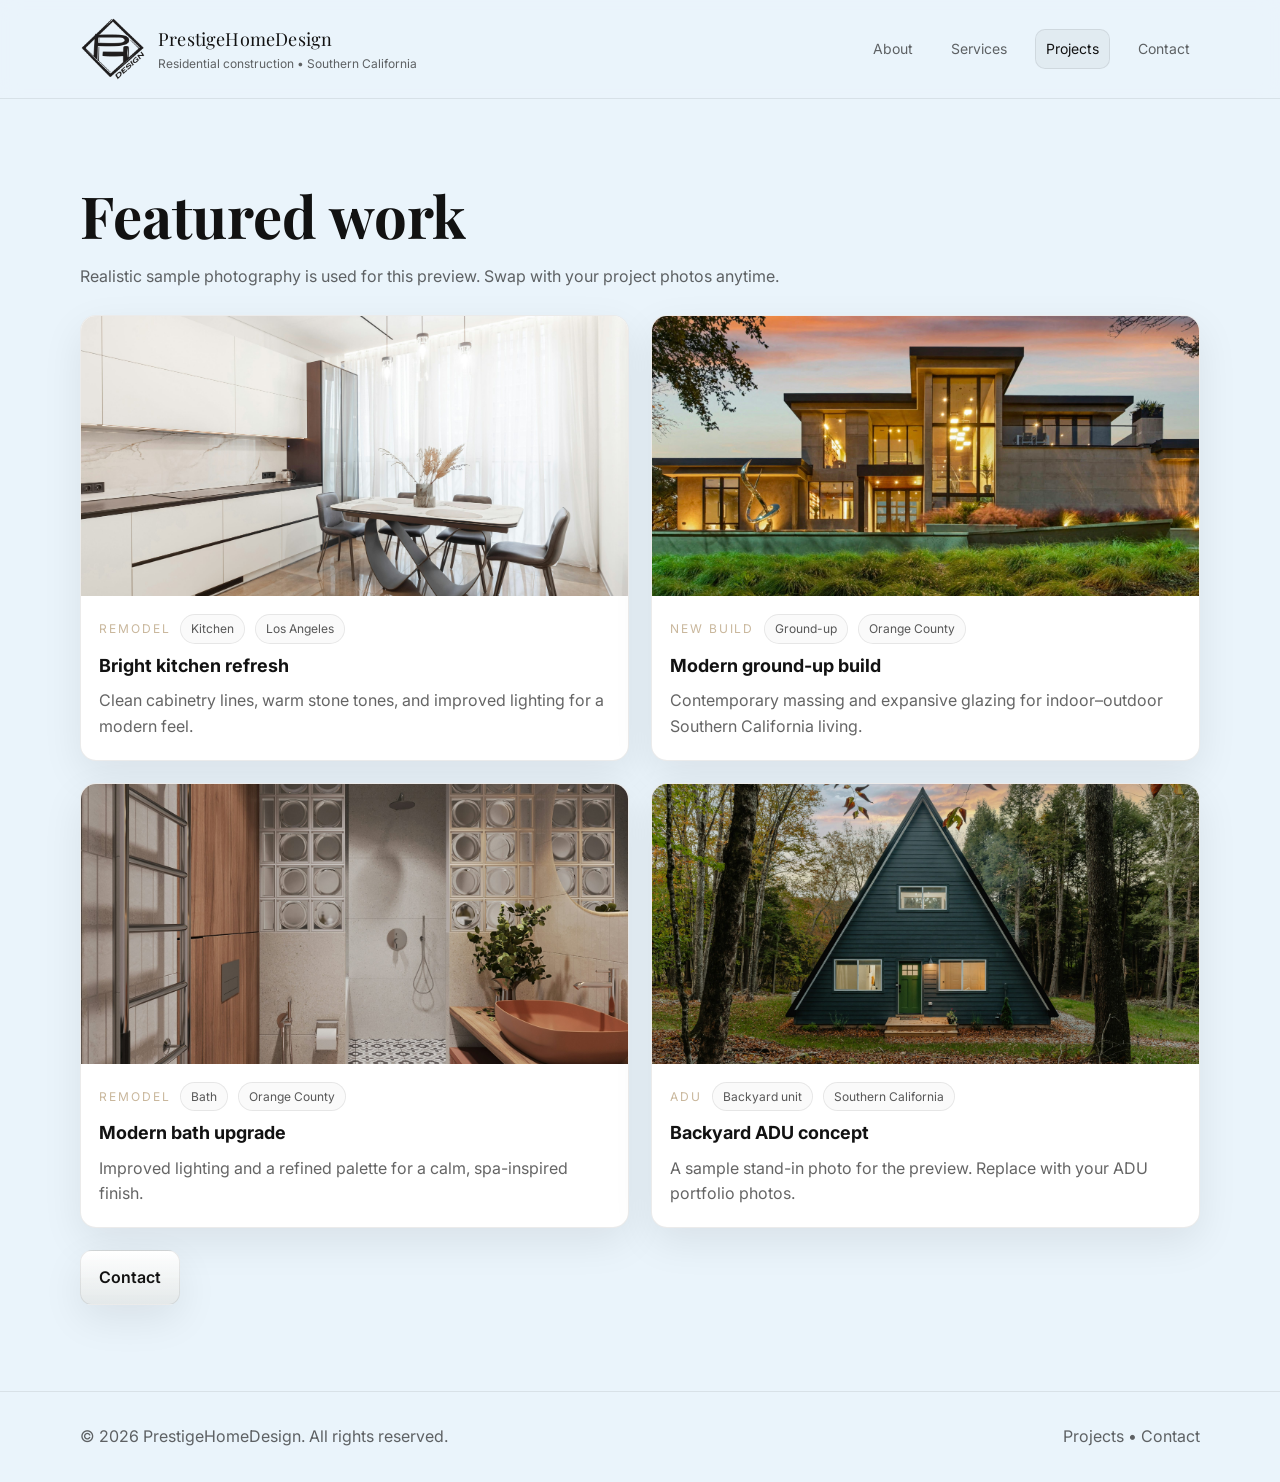
==== projects.html @ 63b4a6fb "commit" ====
<!doctype html>
<html lang="en">
<head>
  <meta charset="utf-8" />
  <meta name="viewport" content="width=device-width, initial-scale=1" />
  <meta name="description" content="Projects by PrestigeHomeDesign — remodels, additions, ADUs, and ground-up builds across Southern California." />
  <title>Projects | PrestigeHomeDesign</title>

  <link rel="preconnect" href="https://fonts.googleapis.com">
  <link rel="preconnect" href="https://fonts.gstatic.com" crossorigin>
  <link href="https://fonts.googleapis.com/css2?family=Inter:wght@400;600;700&family=Playfair+Display:wght@500;600;700&display=swap" rel="stylesheet">

  <link rel="stylesheet" href="styles.css" />
  <script defer src="script.js"></script>
  <script defer src="cms-content.js"></script>
  <script src="https://identity.netlify.com/v1/netlify-identity-widget.js"></script>
</head>
<body data-page="projects">
  <a class="skip-link" href="#main">Skip to content</a>

  <header class="site-header">
    <div class="container header-inner">
      <a class="brand" href="index.html" aria-label="PrestigeHomeDesign Home">
        <img id="brandLogo" class="brand-logo" src="" alt="PrestigeHomeDesign logo" hidden />
        <div>
          <div class="brand-name" id="brandName">PrestigeHomeDesign</div>
          <div class="brand-tag" id="brandTagline">Residential construction • Southern California</div>
        </div>
      </a>

      <nav class="nav" aria-label="Primary navigation">
        <button class="mobile-toggle" type="button" data-nav-toggle aria-expanded="false" aria-controls="nav-links">
          Menu
        </button>
        <div id="nav-links" class="nav-links" data-nav-links>
          <a href="about.html">About</a>
          <a href="services.html">Services</a>
          <a href="projects.html" aria-current="page">Projects</a>
          <a href="contact.html">Contact</a>
        </div>
      </nav>
    </div>
  </header>

  <main id="main">
    <section class="section">
      <div class="container">
        <div class="section-head">
          <h1 class="page-title" id="projectsHeadline">Projects</h1>
          <p id="projectsLead">A few examples of recent work. Replace placeholders with your portfolio.</p>
        </div>

        <div class="grid" id="projectsGallery" aria-label="Project gallery">
          <!-- populated from /content/projects.json -->
        </div>

        <div style="margin-top:22px;">
          <a class="btn btn-accent" href="contact.html#form">Contact</a>
        </div>
      </div>
    </section>
  </main>

  <footer class="site-footer">
    <div class="container footer-inner">
      <div>© <span id="year"></span> <span id="brandNameFooter">PrestigeHomeDesign</span>. All rights reserved.</div>
      <div>
        <a href="projects.html">Projects</a> •
        <a href="contact.html">Contact</a>
      </div>
    </div>
  </footer>

  <script>
    document.getElementById('year').textContent = new Date().getFullYear();
  </script>
</body>
</html>
---- styles.css ----
:root {
  --bg: #eaf4fb;
  --panel: #ffffff;
  --text: #121212;
  --muted: rgba(18, 18, 18, 0.65);
  --line: rgba(0, 0, 0, 0.08);
  --accent: #c9b79c; /* warm stone / SoCal luxury */
  --shadow: 0 14px 40px rgba(0, 0, 0, 0.08);
  --radius: 16px;
  --container: 1120px;
}

* { box-sizing: border-box; }
html { scroll-behavior: smooth; }
body {
  margin: 0;
  background: var(--bg);
  color: var(--text);
  font-family: "Inter", system-ui, -apple-system, Segoe UI, Roboto, Arial, sans-serif;
  line-height: 1.6;
}

img { max-width: 100%; display: block; }
a { color: inherit; text-decoration: none; }
a:hover { opacity: 0.85; }

.container {
  width: min(var(--container), calc(100% - 48px));
  margin: 0 auto;
}

.skip-link {
  position: absolute;
  left: -999px;
  top: 8px;
  padding: 10px 12px;
  background: #fff;
  border: 1px solid var(--line);
  border-radius: 10px;
  z-index: 9999;
}
.skip-link:focus { left: 12px; }

/* HEADER */
.site-header {
  position: sticky;
  top: 0;
  z-index: 50;
  background: rgba(234, 244, 251, 0.92);
  backdrop-filter: blur(10px);
  border-bottom: 1px solid var(--line);
}

.header-inner {
  display: flex;
  justify-content: space-between;
  align-items: center;
  gap: 18px;
  padding: 16px 0;
}

.brand {
  display: flex;
  align-items: center;
  gap: 12px;
  min-width: 220px;
}
.brand-mark {
  width: 42px;
  height: 42px;
  border-radius: 10px;
  display: grid;
  place-items: center;
  font-weight: 700;
  border: 1px solid var(--line);
  background: #fff;
}
.brand-name {
  font-family: "Playfair Display", serif;
  font-size: 18px;
  letter-spacing: 0.01em;
}
.brand-tag {
  font-size: 12px;
  color: var(--muted);
}

.nav {
  display: flex;
  align-items: center;
  gap: 14px;
}

.nav-links {
  display: flex;
  gap: 18px;
  align-items: center;
}

.nav-links a {
  font-size: 14px;
  color: var(--muted);
  padding: 8px 10px;
  border-radius: 10px;
}
.nav-links a[aria-current="page"] {
  color: var(--text);
  background: rgba(0,0,0,0.04);
  border: 1px solid var(--line);
}
.nav-links a:hover { color: var(--text); }

.mobile-toggle {
  display: none;
  border: 1px solid var(--line);
  background: #fff;
  border-radius: 12px;
  padding: 10px 12px;
  cursor: pointer;
}

/* HERO */
.hero {
  padding: 86px 0 56px;
}

.hero-grid {
  display: grid;
  grid-template-columns: 1.1fr 0.9fr;
  gap: 40px;
  align-items: center;
}

.eyebrow {
  text-transform: uppercase;
  letter-spacing: 0.18em;
  font-size: 12px;
  color: var(--accent);
  margin-bottom: 12px;
}

h1 {
  font-family: "Playfair Display", serif;
  font-size: clamp(40px, 5vw, 58px);
  line-height: 1.05;
  margin: 0 0 18px;
}

.lead {
  font-size: 17px;
  color: var(--muted);
  max-width: 56ch;
  margin: 0 0 22px;
}

.actions {
  display: flex;
  flex-wrap: wrap;
  gap: 12px;
  margin-top: 18px;
}

/* BUTTONS */
.btn {
  display: inline-flex;
  align-items: center;
  justify-content: center;
  padding: 14px 18px;
  border-radius: 12px;
  border: 1px solid var(--line);
  background: var(--panel);
  box-shadow: var(--shadow);
  transition: transform 0.2s ease, box-shadow 0.2s ease;
  font-weight: 600;
}
.btn:hover {
  transform: translateY(-2px);
  box-shadow: 0 18px 50px rgba(0, 0, 0, 0.10);
}
.btn-ghost {
  background: transparent;
  box-shadow: none;
}
.btn-accent {
  background: linear-gradient(180deg, #fff, rgba(201, 183, 156, 0.18));
}

.hero-media {
  border-radius: var(--radius);
  border: 1px solid var(--line);
  overflow: hidden;
  box-shadow: var(--shadow);
}
.hero-media img {
  width: 100%;
  height: 520px;
  object-fit: cover;
}

/* SECTIONS */
.section { padding: 86px 0; }
 .section.alt { background: transparent; }

.section-head h2 {
  font-family: "Playfair Display", serif;
  font-size: 34px;
  margin: 0 0 10px;
}
.section-head p {
  color: var(--muted);
  max-width: 76ch;
  margin: 0 0 26px;
}

/* CARDS */
.cards {
  display: grid;
  grid-template-columns: repeat(4, 1fr);
  gap: 22px;
}
.card {
  background: var(--panel);
  border-radius: var(--radius);
  padding: 22px;
  border: 1px solid var(--line);
  box-shadow: var(--shadow);
}
.card h3 { margin: 0 0 8px; font-size: 16px; }
.card p { margin: 0; color: var(--muted); font-size: 14px; }
.card .pill {
  display: inline-flex;
  gap: 8px;
  align-items: center;
  font-size: 12px;
  color: rgba(18,18,18,0.70);
  border: 1px solid var(--line);
  background: rgba(0,0,0,0.02);
  padding: 6px 10px;
  border-radius: 999px;
  margin-bottom: 12px;
}

/* PROJECTS GRID */
.grid {
  display: grid;
  grid-template-columns: repeat(12, 1fr);
  gap: 22px;
}

.project-card {
  grid-column: span 6;
  background: var(--panel);
  border: 1px solid var(--line);
  border-radius: var(--radius);
  overflow: hidden;
  box-shadow: var(--shadow);
  display: flex;
  flex-direction: column;
}
.project-card img {
  height: 280px;
  object-fit: cover;
  width: 100%;
}
.project-card .content {
  padding: 18px 18px 20px;
}
.project-card .meta {
  display: flex;
  flex-wrap: wrap;
  gap: 10px;
  align-items: center;
  margin-bottom: 8px;
}
.kicker {
  font-size: 12px;
  letter-spacing: 0.16em;
  text-transform: uppercase;
  color: var(--accent);
}
.badge {
  font-size: 12px;
  color: rgba(18,18,18,0.70);
  border: 1px solid var(--line);
  border-radius: 999px;
  padding: 4px 10px;
  background: rgba(0,0,0,0.02);
}
.project-card h3 {
  font-size: 18px;
  margin: 0 0 8px;
}
.project-card p { margin: 0; color: var(--muted); }

.note {
  padding: 16px 18px;
  border-radius: var(--radius);
  border: 1px solid var(--line);
  background: rgba(201,183,156,0.12);
  color: rgba(18,18,18,0.78);
}

/* FORM */
.form {
  background: var(--panel);
  border: 1px solid var(--line);
  border-radius: var(--radius);
  padding: 22px;
  box-shadow: var(--shadow);
  max-width: 720px;
}
.field {
  display: flex;
  flex-direction: column;
  gap: 8px;
  margin-bottom: 14px;
}
label { font-weight: 600; font-size: 14px; }
input, textarea, select {
  font: inherit;
  padding: 12px 12px;
  border-radius: 12px;
  border: 1px solid var(--line);
  background: #fff;
}
textarea { min-height: 140px; resize: vertical; }

.inline {
  display: grid;
  grid-template-columns: repeat(2, 1fr);
  gap: 14px;
}

/* FOOTER */

.site-footer {
  border-top: 1px solid var(--line);
  padding: 32px 0;
  background: var(--bg);
}
.footer-inner {
  display: flex;
  justify-content: space-between;
  gap: 14px;
  align-items: center;
  color: var(--muted);
  flex-wrap: wrap;
}

/* RESPONSIVE */
@media (max-width: 980px) {
  .hero-grid { grid-template-columns: 1fr; }
  .hero-media img { height: 420px; }
  .cards { grid-template-columns: repeat(2, 1fr); }
  .project-card { grid-column: span 12; }
}

@media (max-width: 720px) {
  .mobile-toggle { display: inline-flex; }
  .nav-links {
    display: none;
    position: absolute;
    right: 24px;
    top: 76px;
    flex-direction: column;
    align-items: stretch;
    gap: 8px;
    background: #fff;
    border: 1px solid var(--line);
    border-radius: 14px;
    padding: 10px;
    box-shadow: var(--shadow);
    min-width: 220px;
  }
  .nav-links.is-open { display: flex; }
  .cards { grid-template-columns: 1fr; }
  .inline { grid-template-columns: 1fr; }
  .container { width: min(var(--container), calc(100% - 32px)); }
}


/* --- Layout updates (Screenshot-inspired) --- */
.actions {
  display: flex;
  gap: 12px;
  flex-wrap: wrap;
}
.actions[style*="justify-content:center"] { justify-content: center; }

.hero-grid .actions { margin-top: 18px; }

.services-slab {
  background: var(--bg);
  padding: 96px 0;
}
.services-head {
  text-align: center;
  max-width: 74ch;
  margin: 0 auto 36px;
}
.services-title {
  font-family: "Playfair Display", serif;
  font-style: italic;
  font-weight: 600;
  font-size: 44px;
  margin: 0 0 14px;
}
.services-lead {
  margin: 0 auto;
  color: var(--muted);
  font-size: 16px;
}

.services-grid {
  display: grid;
  grid-template-columns: repeat(2, 1fr);
  gap: 2.5rem;
}


.service-card {
  background: var(--panel);
  border: 1px solid var(--line);
  border-radius: var(--radius);
  padding: 28px;
  box-shadow: var(--shadow);
  text-align: center;
}
.service-card h3 {
  margin: 0 0 10px;
  font-family: "Playfair Display", serif;
  font-size: 22px;
}
.service-card p { margin: 0; color: var(--muted); }

.service-card .bullets {
  list-style: none;
  padding: 0;
  margin: 14px 0 0;
  color: var(--muted);
  font-size: 14px;
}
.service-card .bullets li { margin: 6px 0; }

.about-grid {
  display: grid;
  grid-template-columns: 1.1fr 0.9fr;
  gap: 48px;
  align-items: start;
}
.about-title {
  font-family: "Playfair Display", serif;
  font-style: italic;
  font-weight: 600;
  font-size: 56px;
  line-height: 1.05;
  margin: 0 0 18px;
}
.about-lead {
  margin: 0 0 18px;
  color: var(--muted);
  max-width: 60ch;
}
.about-body p { color: var(--muted); margin: 0 0 14px; }

.about-media {
  background: #d9ecfb;
  border-radius: var(--radius);
  overflow: hidden;
  box-shadow: var(--shadow);
  border: 1px solid var(--line);
}
.about-media img {
  width: 100%;
  height: 520px;
  object-fit: cover;
  display: block;
}

/* Responsive tweaks */
@media (max-width: 900px) {
  .services-grid { grid-template-columns: 1fr; }
  .about-grid { grid-template-columns: 1fr; }
  .about-title { font-size: 44px; }
  .about-media img { height: 360px; }
}

/* --- CMS + Logo --- */
.brand-logo{
  width:66px;
  height:66px;
  object-fit:contain;
  background:transparent;
  border:none;
  border-radius:0;
  transform: translateZ(0);
  transition: transform 180ms ease, filter 180ms ease;
}

/* Subtle logo hover animation */
.brand:hover .brand-logo{
  transform: scale(1.045) translateY(-1px);
  filter: drop-shadow(0 10px 18px rgba(0,0,0,0.08));
}
/* --- Home hero metrics (CMS) --- */
.metrics{
  display:grid;
  grid-template-columns:repeat(3,minmax(0,1fr));
  gap:12px;
  margin-top:18px;
}
.metric{
  background:#fff;
  border:1px solid var(--line);
  border-radius:14px;
  padding:14px;
  box-shadow: var(--shadow);
}
.metric-value{display:block;font-weight:700;}
.metric-label{display:block;color:var(--muted);font-size:13px;margin-top:4px;}

@media (max-width: 900px){
  .metrics{grid-template-columns:1fr;}
}

/* --- Contact cards --- */
.contact-cards{
  display:grid;
  grid-template-columns:repeat(2,minmax(0,1fr));
  gap:16px;
  margin: 18px 0 26px;
}
.contact-card{
  display:flex;
  flex-direction:column;
  gap:6px;
  padding:16px;
  border-radius:16px;
  background:#fff;
  border:1px solid var(--line);
  box-shadow: var(--shadow);
}
.contact-card span{color:var(--muted); font-size:13px;}
.contact-card strong{font-size:16px;}
@media (max-width: 900px){
  .contact-cards{grid-template-columns:1fr;}
}
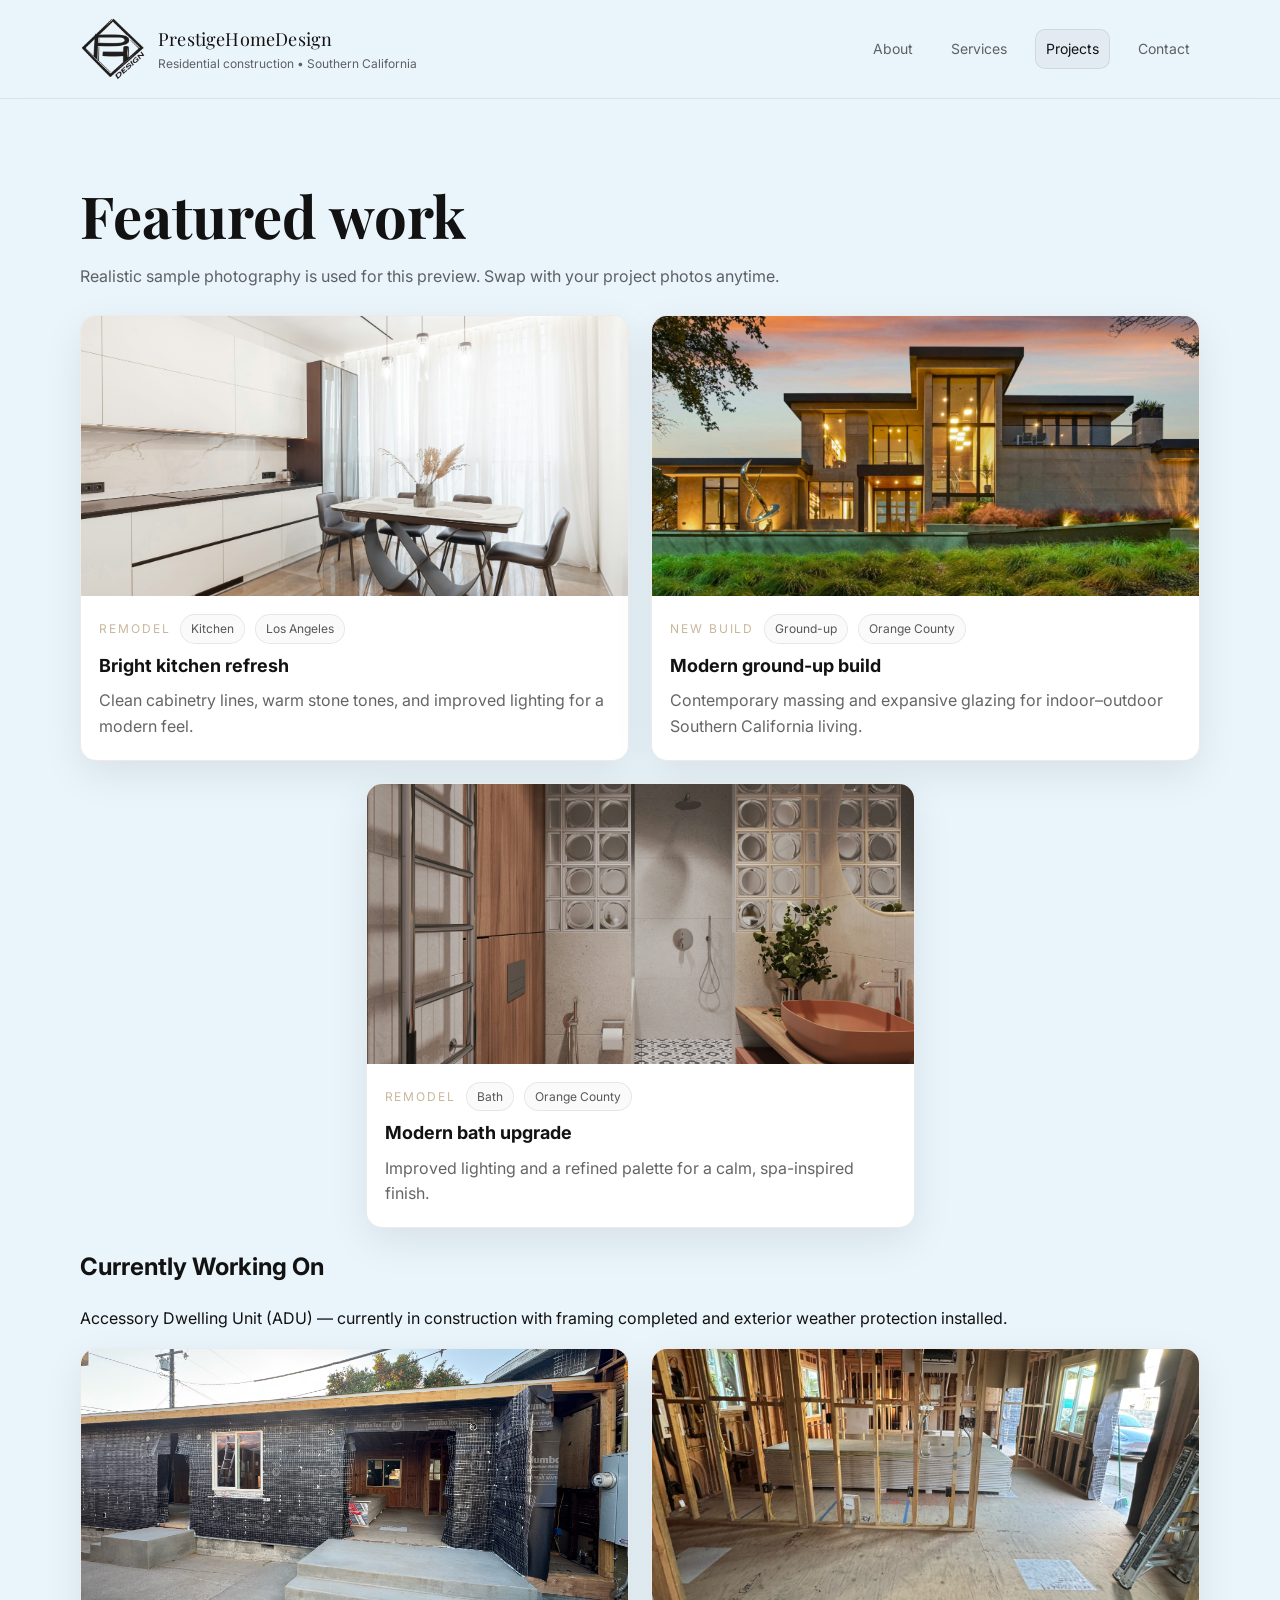
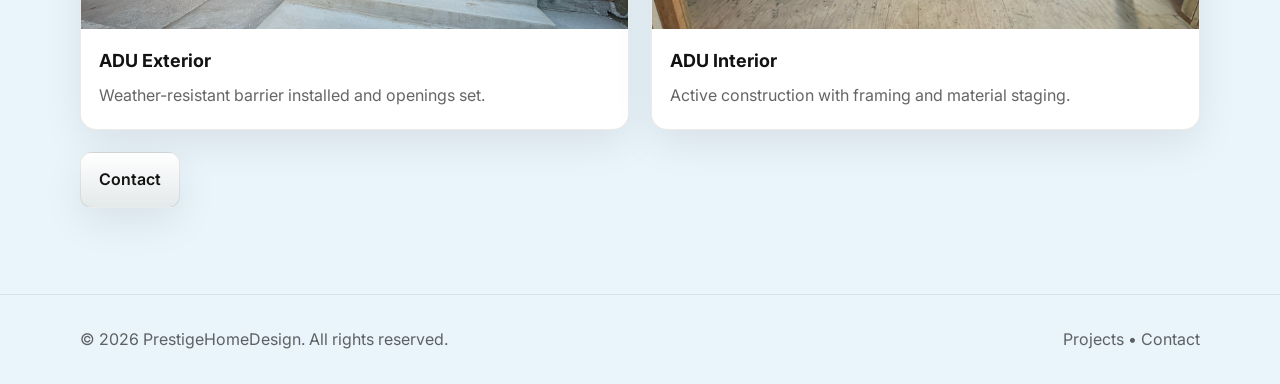
==== commit 099424ec: "update admin/projects" ====
--- a/projects.html
+++ b/projects.html
@@ -15,6 +15,7 @@
   <script defer src="cms-content.js"></script>
   <script src="https://identity.netlify.com/v1/netlify-identity-widget.js"></script>
 </head>
+
 <body data-page="projects">
   <a class="skip-link" href="#main">Skip to content</a>
 
@@ -47,12 +48,25 @@
       <div class="container">
         <div class="section-head">
           <h1 class="page-title" id="projectsHeadline">Projects</h1>
-          <p id="projectsLead">A few examples of recent work. Replace placeholders with your portfolio.</p>
+          <p id="projectsLead">A few examples of recent work.</p>
         </div>
 
-        <div class="grid" id="projectsGallery" aria-label="Project gallery">
+        <!-- CMS Project Gallery -->
+        <div class="grid triangle-grid" id="projectsGallery" aria-label="Project gallery">
           <!-- populated from /content/projects.json -->
         </div>
+
+        <!-- Currently Working On (CMS-driven) -->
+        <section class="project-feature" aria-labelledby="currentWorkTitle" id="currentWorkSection" hidden>
+          <div class="project-feature-head">
+            <h2 id="currentWorkTitle" class="section-title"></h2>
+            <p class="muted" id="currentWorkSubtitle"></p>
+          </div>
+
+          <!-- Card-style layout (matches project gallery) -->
+          <div class="grid" id="currentWorkGallery" aria-label="Currently working on gallery"></div>
+        </section>
+        <!-- End Currently Working On -->
 
         <div style="margin-top:22px;">
           <a class="btn btn-accent" href="contact.html#form">Contact</a>
@@ -63,7 +77,11 @@
 
   <footer class="site-footer">
     <div class="container footer-inner">
-      <div>© <span id="year"></span> <span id="brandNameFooter">PrestigeHomeDesign</span>. All rights reserved.</div>
+      <div>
+        © <span id="year"></span>
+        <span id="brandNameFooter">PrestigeHomeDesign</span>.
+        All rights reserved.
+      </div>
       <div>
         <a href="projects.html">Projects</a> •
         <a href="contact.html">Contact</a>
--- a/styles.css
+++ b/styles.css
@@ -546,3 +546,31 @@
 @media (max-width: 900px){
   .contact-cards{grid-template-columns:1fr;}
 }
+
+/* === Projects page: TRUE triangle layout (12-col system) === */
+body[data-page="projects"] #projectsGallery {
+  display: grid;
+  grid-template-columns: repeat(12, 1fr);
+  gap: 22px;
+}
+
+/* First two cards: normal left / right */
+body[data-page="projects"] #projectsGallery > .project-card:nth-child(1),
+body[data-page="projects"] #projectsGallery > .project-card:nth-child(2) {
+  grid-column: span 6;
+}
+
+/* Third card: centered under top two */
+body[data-page="projects"] #projectsGallery > .project-card:nth-child(3) {
+  grid-column: 4 / span 6; /* center in 12-col grid */
+}
+
+/* Mobile: stack */
+@media (max-width: 980px) {
+  body[data-page="projects"] #projectsGallery > .project-card {
+    grid-column: span 12 !important;
+  }
+}
+
+
+
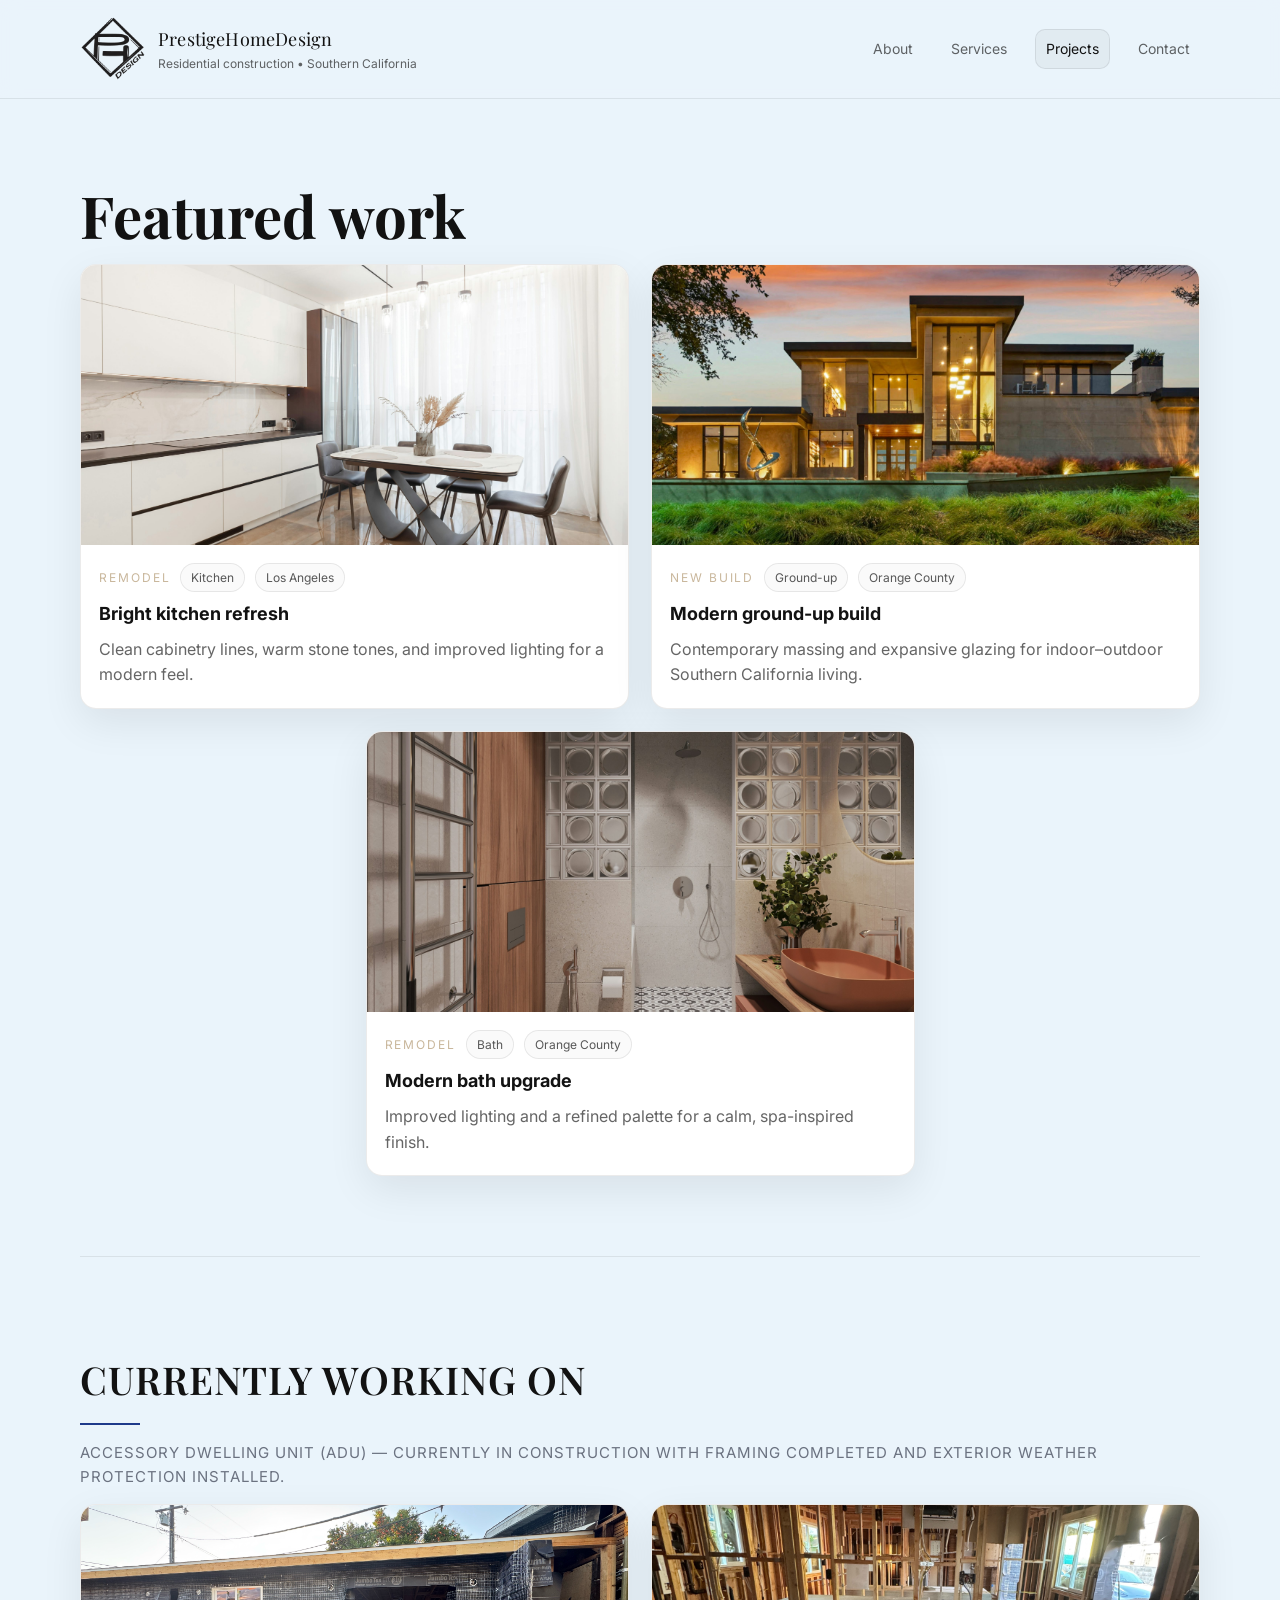
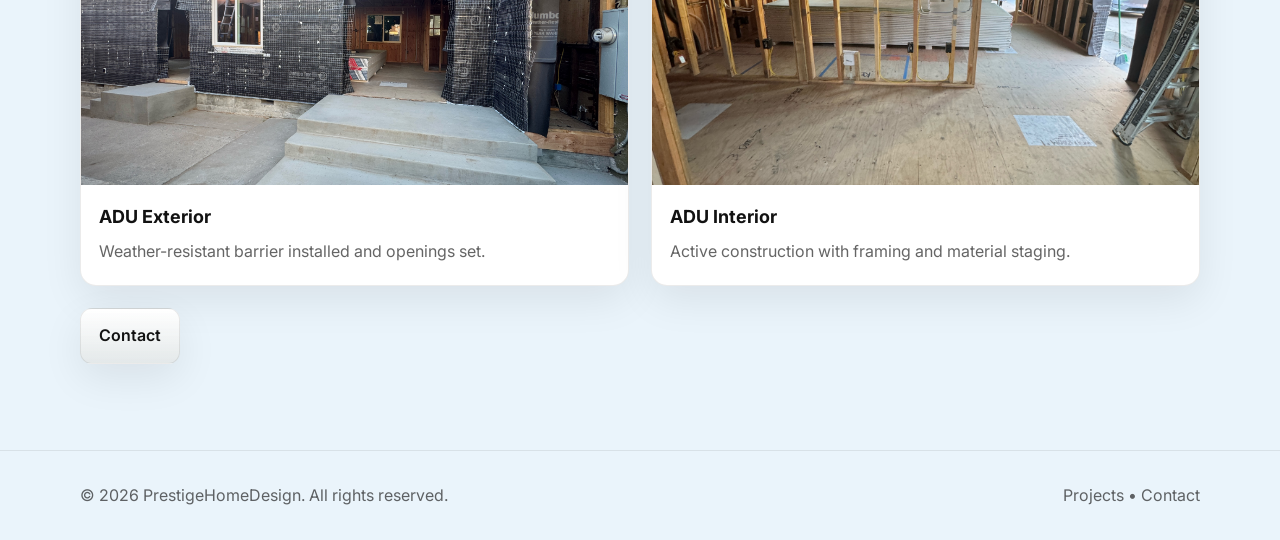
==== commit d8b0eb84: "Fix working" ====
--- a/projects.html
+++ b/projects.html
@@ -59,7 +59,7 @@
         <!-- Currently Working On (CMS-driven) -->
         <section class="project-feature" aria-labelledby="currentWorkTitle" id="currentWorkSection" hidden>
           <div class="project-feature-head">
-            <h2 id="currentWorkTitle" class="section-title"></h2>
+            <h2 id="currentWorkTitle" class="section-title current-work-title"></h2>
             <p class="muted" id="currentWorkSubtitle"></p>
           </div>
 
--- a/styles.css
+++ b/styles.css
@@ -572,5 +572,44 @@
   }
 }
 
-
-
+/* ===============================
+   Currently Working On Section
+================================= */
+
+.project-feature {
+  margin-top: 80px;
+  padding-top: 60px;
+  border-top: 1px solid rgba(0,0,0,0.08);
+}
+
+.current-work-title {
+  font-family: "Playfair Display", serif;
+  font-weight: 600;
+  font-size: clamp(28px, 3vw, 40px);
+  letter-spacing: 1px;
+  text-transform: uppercase;
+  margin-bottom: 10px;
+  position: relative;
+  display: inline-block;
+}
+
+/* Elegant underline accent */
+.current-work-title::after {
+  content: "";
+  display: block;
+  width: 60px;
+  height: 2px;
+  background: #1e3a8a; /* or your accent color */
+  margin-top: 12px;
+}
+
+#currentWorkSubtitle {
+  font-family: "Inter", sans-serif;
+  font-size: 15px;
+  letter-spacing: 1px;
+  text-transform: uppercase;
+  color: #6b7280;
+  margin-top: 6px;
+}
+
+
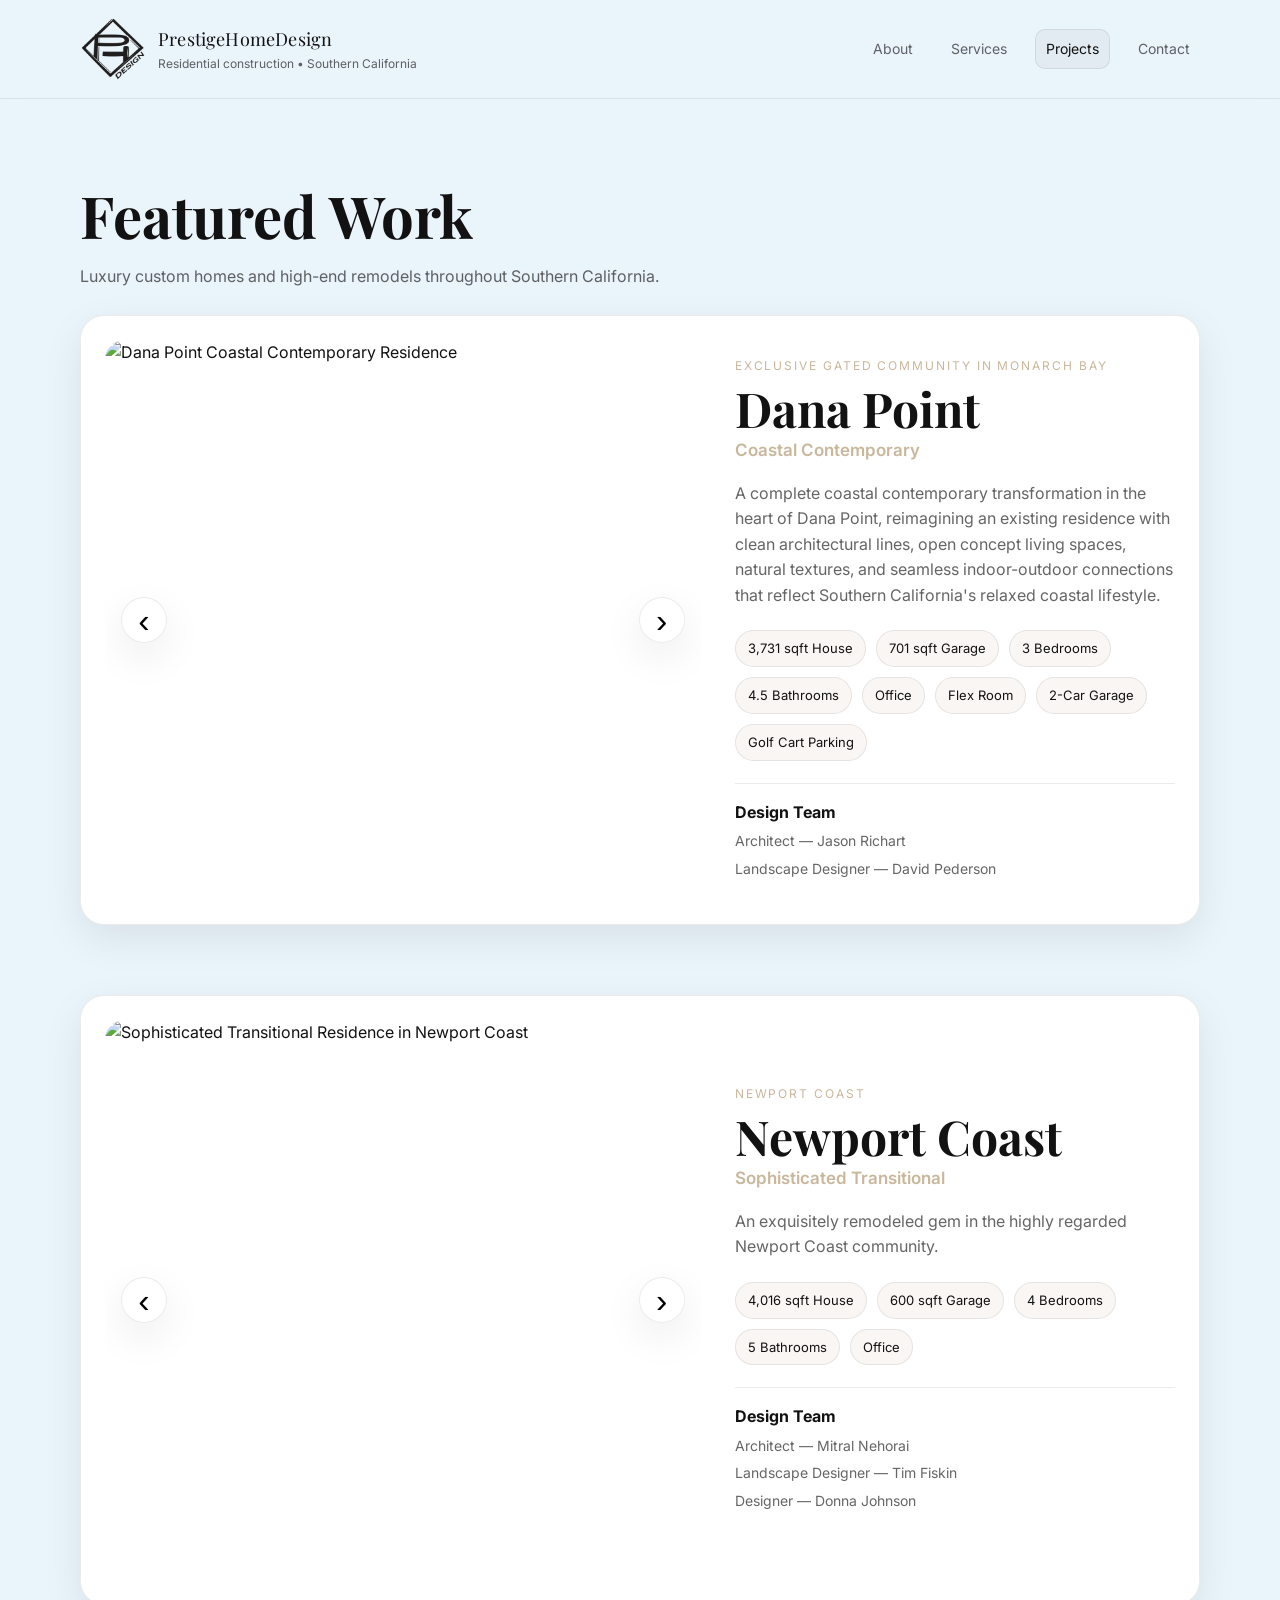
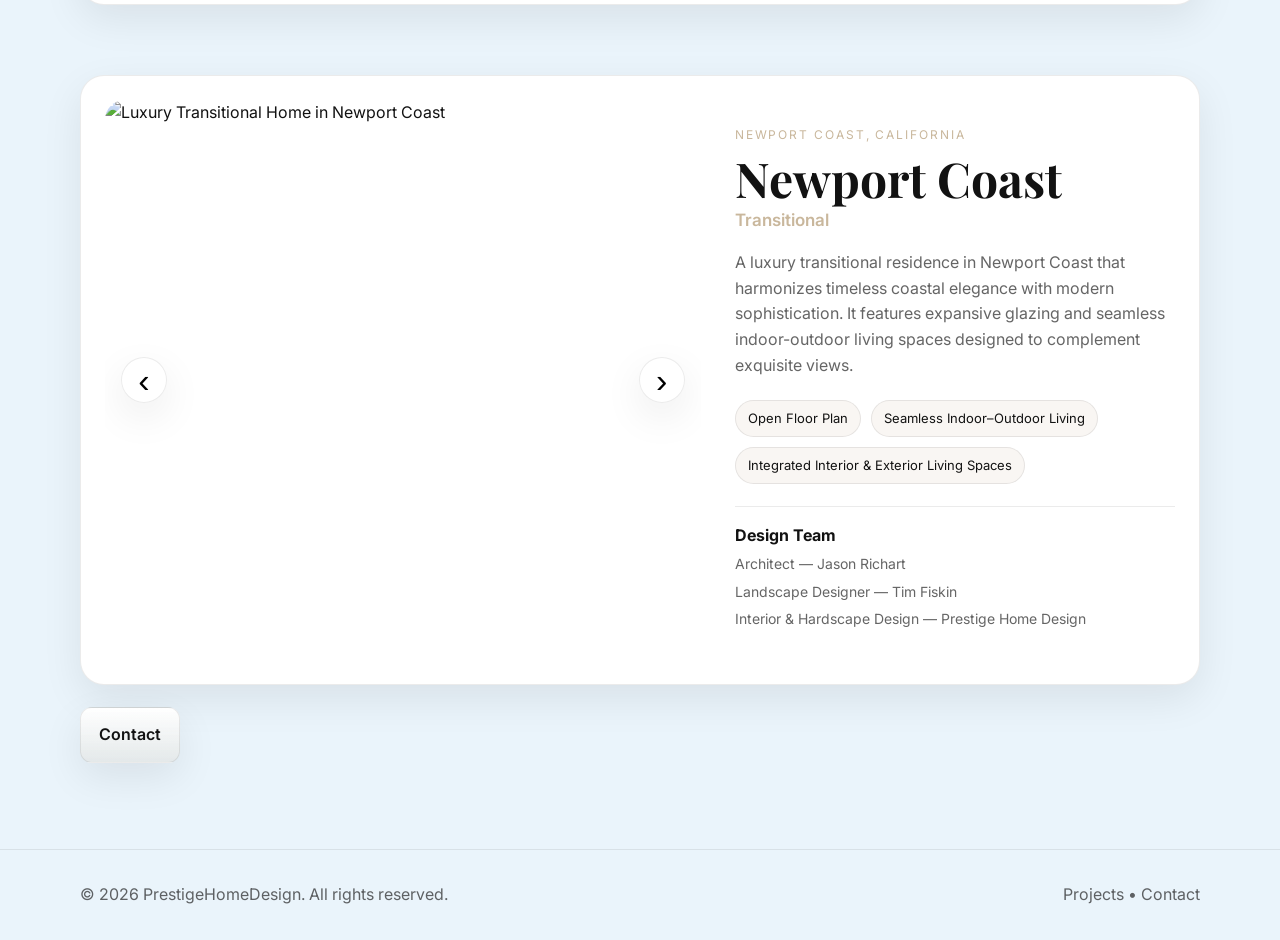
==== commit bd92d3e4: "UPDATED PROJECTS" ====
--- a/projects.html
+++ b/projects.html
@@ -52,7 +52,7 @@
         </div>
 
         <!-- CMS Project Gallery -->
-        <div class="grid triangle-grid" id="projectsGallery" aria-label="Project gallery">
+        <div class="project-showcase-list" id="projectsGallery" aria-label="Project gallery">
           <!-- populated from /content/projects.json -->
         </div>
 
--- a/styles.css
+++ b/styles.css
@@ -547,31 +547,31 @@
   .contact-cards{grid-template-columns:1fr;}
 }
 
-/* === Projects page: TRUE triangle layout (12-col system) === */
+/* OLD LAYOUT
 body[data-page="projects"] #projectsGallery {
   display: grid;
   grid-template-columns: repeat(12, 1fr);
   gap: 22px;
 }
 
-/* First two cards: normal left / right */
+
 body[data-page="projects"] #projectsGallery > .project-card:nth-child(1),
 body[data-page="projects"] #projectsGallery > .project-card:nth-child(2) {
   grid-column: span 6;
 }
 
-/* Third card: centered under top two */
+
 body[data-page="projects"] #projectsGallery > .project-card:nth-child(3) {
-  grid-column: 4 / span 6; /* center in 12-col grid */
-}
-
-/* Mobile: stack */
+  grid-column: 4 / span 6; /* center in 12-col grid 
+}
+
+
 @media (max-width: 980px) {
   body[data-page="projects"] #projectsGallery > .project-card {
     grid-column: span 12 !important;
   }
 }
-
+*/  
 /* ===============================
    Currently Working On Section
 ================================= */
@@ -612,4 +612,160 @@
   margin-top: 6px;
 }
 
-
+/* ===============================
+   Luxury Project Showcase Carousel
+================================= */
+
+.project-showcase-list {
+  display: flex;
+  flex-direction: column;
+  gap: 70px;
+}
+
+.project-showcase {
+  display: grid;
+  grid-template-columns: 1.15fr 0.85fr;
+  gap: 34px;
+  align-items: center;
+  background: var(--panel);
+  border: 1px solid var(--line);
+  border-radius: 24px;
+  padding: 24px;
+  box-shadow: var(--shadow);
+}
+
+.project-carousel {
+  position: relative;
+  overflow: hidden;
+  border-radius: 20px;
+  background: #fff;
+}
+
+.project-carousel img {
+  width: 100%;
+  height: 560px;
+  object-fit: cover;
+}
+
+.carousel-btn {
+  position: absolute;
+  top: 50%;
+  transform: translateY(-50%);
+  width: 46px;
+  height: 46px;
+  border-radius: 999px;
+  border: 1px solid var(--line);
+  background: rgba(255,255,255,0.88);
+  font-size: 34px;
+  line-height: 1;
+  cursor: pointer;
+  box-shadow: var(--shadow);
+}
+
+.carousel-prev {
+  left: 16px;
+}
+
+.carousel-next {
+  right: 16px;
+}
+
+.carousel-dots {
+  position: absolute;
+  left: 0;
+  right: 0;
+  bottom: 16px;
+  display: flex;
+  justify-content: center;
+  gap: 8px;
+}
+
+.carousel-dots button {
+  width: 9px;
+  height: 9px;
+  border-radius: 999px;
+  border: none;
+  background: rgba(255,255,255,0.55);
+  cursor: pointer;
+}
+
+.carousel-dots button.is-active {
+  background: #fff;
+  transform: scale(1.25);
+}
+
+.project-showcase-content h2 {
+  font-family: "Playfair Display", serif;
+  font-size: clamp(32px, 4vw, 48px);
+  line-height: 1.05;
+  margin: 8px 0 4px;
+}
+
+.project-style {
+  font-size: 17px;
+  font-weight: 600;
+  color: var(--accent);
+  margin: 0 0 16px;
+}
+
+.project-showcase-content p {
+  color: var(--muted);
+  margin-bottom: 18px;
+}
+
+.project-details {
+  display: flex;
+  flex-wrap: wrap;
+  gap: 10px;
+  margin: 22px 0;
+}
+
+.project-detail {
+  border: 1px solid var(--line);
+  border-radius: 999px;
+  padding: 7px 12px;
+  font-size: 13px;
+  background: rgba(201,183,156,0.12);
+}
+
+.project-team {
+  border-top: 1px solid var(--line);
+  padding-top: 16px;
+}
+
+.project-team p {
+  margin: 5px 0;
+  font-size: 14px;
+}
+
+@media (max-width: 980px) {
+  .project-showcase {
+    grid-template-columns: 1fr;
+  }
+
+  .project-carousel img {
+    height: 420px;
+  }
+}
+
+@media (max-width: 600px) {
+  .project-showcase {
+    padding: 16px;
+  }
+
+  .project-carousel img {
+    height: 300px;
+  }
+
+  .carousel-btn {
+    width: 38px;
+    height: 38px;
+    font-size: 28px;
+  }
+}
+
+.project-showcase-list {
+  display: flex !important;
+  flex-direction: column;
+  gap: 70px;
+}
